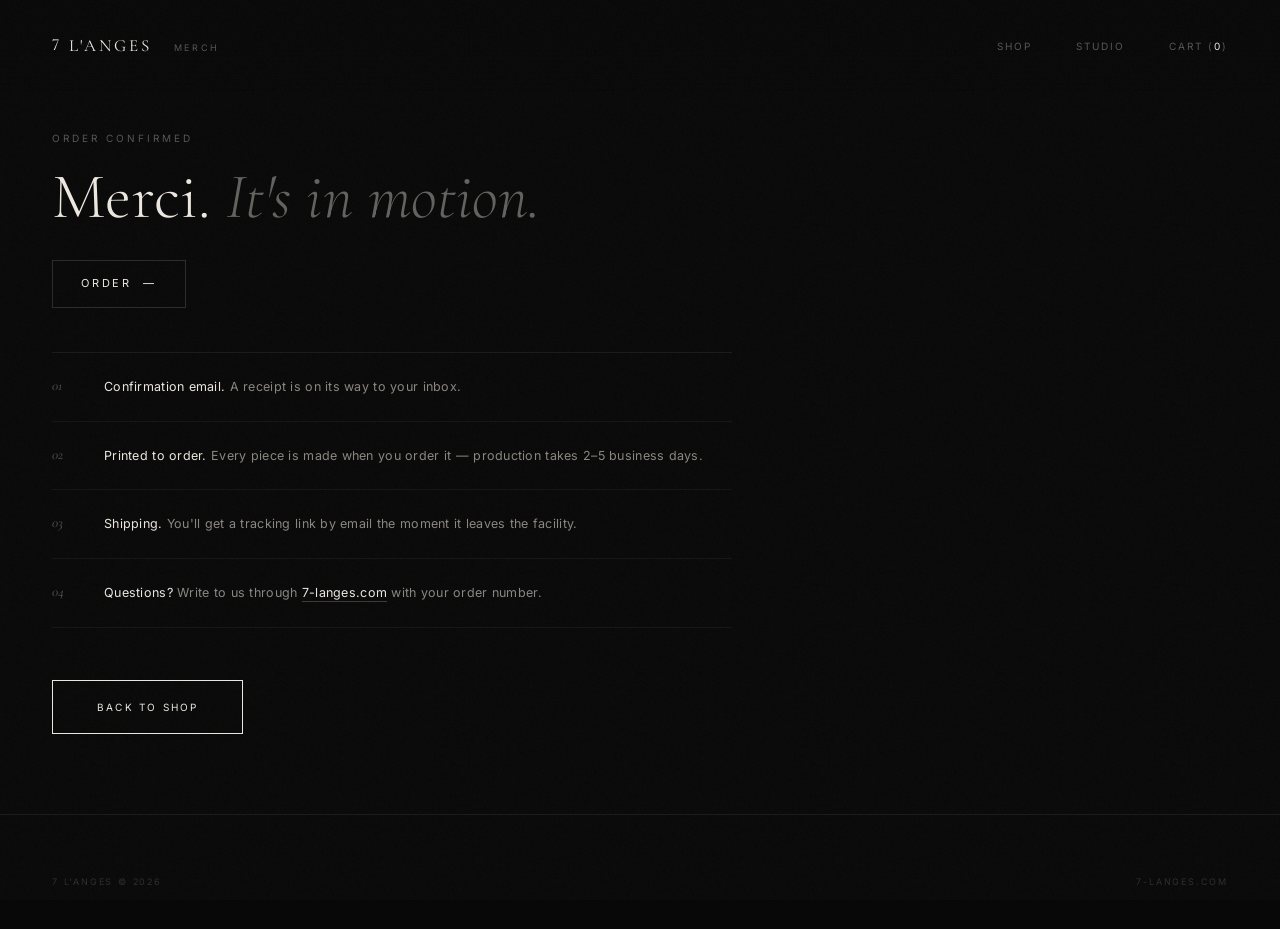
==== site/confirmation.html @ b0094370 "7 L'ANGES merch storefront: static frontend + Printful/Stripe serverless API Co-Authored-By: Claude " ====
<!DOCTYPE html>
<html lang="en">
<head>
  <meta charset="UTF-8">
  <meta name="viewport" content="width=device-width, initial-scale=1.0">
  <title>Order Confirmed — 7 L'ANGES Merch</title>
  <link rel="preconnect" href="https://fonts.googleapis.com">
  <link href="https://fonts.googleapis.com/css2?family=Cormorant+Garamond:ital,wght@0,300;0,400;0,500;1,300;1,400&family=Inter:wght@300;400;500&display=swap" rel="stylesheet">
  <link rel="stylesheet" href="css/store.css">
</head>
<body>

  <nav>
    <div class="nav-logo">
      <a href="https://7-langes.com"><span class="seven">7</span> L'ANGES</a>
      <span class="merch-tag">MERCH</span>
    </div>
    <ul class="nav-links">
      <li><a href="index.html">Shop</a></li>
      <li><a href="https://7-langes.com">Studio</a></li>
      <li><span id="cart-trigger">Cart&nbsp;(<span id="cart-count">0</span>)</span></li>
    </ul>
  </nav>

  <main>
    <div class="confirm-wrap">
      <p class="confirm-eyebrow">Order Confirmed</p>
      <h1 class="confirm-title">Merci. <em>It's in motion.</em></h1>
      <div class="confirm-order-num">Order &nbsp;<span id="order-num">—</span></div>

      <div class="next-steps">
        <div class="next-step">
          <span class="next-step-num">01</span>
          <p class="next-step-text"><strong>Confirmation email.</strong> A receipt is on its way to <span id="order-email">your inbox</span>.</p>
        </div>
        <div class="next-step">
          <span class="next-step-num">02</span>
          <p class="next-step-text"><strong>Printed to order.</strong> Every piece is made when you order it — production takes 2–5 business days.</p>
        </div>
        <div class="next-step">
          <span class="next-step-num">03</span>
          <p class="next-step-text"><strong>Shipping.</strong> You'll get a tracking link by email the moment it leaves the facility.</p>
        </div>
        <div class="next-step">
          <span class="next-step-num">04</span>
          <p class="next-step-text"><strong>Questions?</strong> Write to us through <a href="https://7-langes.com" style="color:var(--white);text-decoration:underline;text-underline-offset:4px;text-decoration-color:rgba(255,255,255,0.2)">7-langes.com</a> with your order number.</p>
        </div>
      </div>

      <div style="margin-top:52px">
        <a class="btn-outline" href="index.html">Back to Shop</a>
      </div>
    </div>
  </main>

  <footer>
    <span><span class="lining">7</span> L'ANGES © 2026</span>
    <a href="https://7-langes.com">7-langes.com</a>
  </footer>

  <script src="js/config.js"></script>
  <script src="js/api.js"></script>
  <script src="js/cart.js"></script>
  <script>
    (function () {
      const qs = new URLSearchParams(location.search);
      const saved = JSON.parse(sessionStorage.getItem('7l_last_order') || 'null');
      const orderId = qs.get('order') || (saved && saved.order_id);
      if (orderId) document.getElementById('order-num').textContent = '#' + orderId;
      if (saved && saved.email) document.getElementById('order-email').textContent = saved.email;
    })();
  </script>
</body>
</html>
---- site/css/store.css ----
/* ════════════════════════════════════════════
   7 L'ANGES — MERCH
   Shares the design language of 7-langes.com:
   ink black, bone white, Cormorant + Inter,
   film grain, hairline rules, uppercase micro-labels.
   ════════════════════════════════════════════ */

* { margin: 0; padding: 0; box-sizing: border-box; }

:root {
  --black: #080808;
  --white: #ece8e1;
  --gray: #555;
  --dim: #333;
  --hairline: rgba(255,255,255,0.07);
  --hairline-strong: rgba(255,255,255,0.14);
  --faded: rgba(236,232,225,0.4);
  --serif: 'Cormorant Garamond', Georgia, serif;
  --sans: 'Inter', system-ui, sans-serif;
}

html, body {
  background: var(--black);
  color: var(--white);
  font-family: var(--sans);
  font-size: 14px;
  line-height: 1.6;
  letter-spacing: 0.02em;
  min-height: 100vh;
  overflow-x: hidden;
}

/* Film grain */
body::after {
  content: '';
  position: fixed;
  top: 0; left: 0;
  width: 100%; height: 100%;
  opacity: 0.04;
  pointer-events: none;
  z-index: 9999;
  background-image: url("data:image/svg+xml,%3Csvg viewBox='0 0 512 512' xmlns='http://www.w3.org/2000/svg'%3E%3Cfilter id='n'%3E%3CfeTurbulence type='fractalNoise' baseFrequency='0.75' numOctaves='4' stitchTiles='stitch'/%3E%3C/filter%3E%3Crect width='100%25' height='100%25' filter='url(%23n)'/%3E%3C/svg%3E");
  background-size: 180px 180px;
}

.lining { font-feature-settings: 'lnum' 1; font-variant-numeric: lining-nums; }

a { color: inherit; text-decoration: none; }
button { font-family: inherit; }

/* ─── NAVIGATION ─── */
nav {
  position: fixed;
  top: 0; left: 0; right: 0;
  z-index: 200;
  display: flex;
  justify-content: space-between;
  align-items: center;
  padding: 32px 52px;
  background: linear-gradient(to bottom, rgba(8,8,8,0.92) 55%, transparent);
}

.nav-logo {
  font-family: var(--serif);
  font-size: 17px;
  font-weight: 400;
  letter-spacing: 0.18em;
  text-transform: uppercase;
  color: var(--white);
  cursor: pointer;
  user-select: none;
}

.nav-logo .seven {
  font-feature-settings: 'lnum' 1;
  font-variant-numeric: lining-nums;
  position: relative;
  top: -0.045em;
  display: inline-block;
}

.nav-logo .merch-tag {
  font-family: var(--sans);
  font-size: 9px;
  letter-spacing: 0.3em;
  color: var(--gray);
  margin-left: 14px;
  vertical-align: middle;
}

.nav-links {
  display: flex;
  gap: 44px;
  list-style: none;
  align-items: center;
}

.nav-links li a,
.nav-links li span {
  font-family: var(--sans);
  font-size: 10px;
  font-weight: 400;
  letter-spacing: 0.2em;
  text-transform: uppercase;
  color: var(--gray);
  cursor: pointer;
  padding-bottom: 2px;
  border-bottom: 1px solid transparent;
  transition: color 0.3s, border-color 0.3s;
}

.nav-links li a:hover,
.nav-links li span:hover,
.nav-links li .active {
  color: var(--white);
  border-bottom-color: rgba(236,232,225,0.3);
}

#cart-count { color: var(--white); }

/* ─── PAGE SHELL ─── */
main {
  padding: 130px 52px 80px;
  animation: fadeIn 0.55s cubic-bezier(0.16,1,0.3,1) forwards;
  min-height: calc(100vh - 120px);
}

@keyframes fadeIn {
  from { opacity: 0; transform: translateY(20px); }
  to   { opacity: 1; transform: translateY(0); }
}

.section-header {
  display: flex;
  justify-content: space-between;
  align-items: baseline;
  margin-bottom: 52px;
  padding-bottom: 18px;
  border-bottom: 1px solid var(--hairline);
}

.section-title {
  font-family: var(--serif);
  font-size: 44px;
  font-weight: 300;
  letter-spacing: -0.01em;
}

.section-meta {
  font-family: var(--sans);
  font-size: 10px;
  letter-spacing: 0.2em;
  color: var(--gray);
  text-transform: uppercase;
}

.crumb {
  font-family: var(--sans);
  font-size: 9px;
  letter-spacing: 0.28em;
  text-transform: uppercase;
  color: var(--gray);
  margin-bottom: 20px;
  display: block;
}

.crumb a:hover { color: var(--white); }

/* ─── BUTTONS ─── */
.btn {
  display: inline-flex;
  align-items: center;
  justify-content: center;
  gap: 18px;
  background: var(--white);
  color: #080808;
  border: none;
  padding: 19px 44px;
  font-size: 10px;
  letter-spacing: 0.22em;
  text-transform: uppercase;
  cursor: pointer;
  transition: background 0.3s, gap 0.3s, opacity 0.3s;
}

.btn::after { content: '→'; }
.btn:hover { background: #d6d2cb; gap: 26px; }
.btn:disabled { opacity: 0.35; cursor: default; }
.btn:disabled:hover { background: var(--white); gap: 18px; }
.btn.no-arrow::after { content: none; }

.btn-outline {
  display: inline-flex;
  align-items: center;
  justify-content: center;
  gap: 18px;
  background: transparent;
  color: var(--white);
  border: 1px solid var(--white);
  padding: 18px 44px;
  font-size: 10px;
  letter-spacing: 0.22em;
  text-transform: uppercase;
  cursor: pointer;
  transition: background 0.3s, color 0.3s, gap 0.3s;
}

.btn-outline:hover { background: var(--white); color: #080808; }

.btn-block { width: 100%; }

.text-link {
  font-size: 10px;
  letter-spacing: 0.2em;
  text-transform: uppercase;
  color: var(--gray);
  cursor: pointer;
  border: none;
  background: none;
  transition: color 0.3s;
}
.text-link:hover { color: var(--white); }

/* ─── CATALOG GRID ─── */
.shop-grid {
  display: grid;
  grid-template-columns: repeat(3, 1fr);
  gap: 3px;
}

.shop-item {
  position: relative;
  cursor: pointer;
  background: #0f0f0f;
  display: block;
}

.shop-item-img {
  position: relative;
  aspect-ratio: 4/5;
  overflow: hidden;
}

.shop-item-img img {
  width: 100%;
  height: 100%;
  object-fit: cover;
  display: block;
  transition: transform 0.9s cubic-bezier(0.16,1,0.3,1);
  filter: contrast(1.04) brightness(0.92);
}

.shop-item:hover .shop-item-img img {
  transform: scale(1.06);
  filter: contrast(1.04) brightness(1);
}

.shop-item-index {
  position: absolute;
  top: 18px;
  right: 20px;
  z-index: 2;
  font-family: var(--serif);
  font-size: 11px;
  color: rgba(255,255,255,0.35);
  font-style: italic;
  text-shadow: 0 1px 8px rgba(0,0,0,0.8);
}

.shop-item-meta {
  display: flex;
  justify-content: space-between;
  align-items: baseline;
  gap: 16px;
  padding: 18px 4px 26px;
}

.shop-item-name {
  font-family: var(--serif);
  font-size: 19px;
  font-weight: 400;
  line-height: 1.25;
}

.shop-item-price {
  font-family: var(--sans);
  font-size: 11px;
  letter-spacing: 0.14em;
  color: var(--faded);
  white-space: nowrap;
}

/* ─── PRODUCT DETAIL ─── */
.product-layout {
  display: grid;
  grid-template-columns: 1.15fr 1fr;
  gap: 72px;
  align-items: start;
}

.product-img {
  position: sticky;
  top: 120px;
  background: #0f0f0f;
  aspect-ratio: 1/1;
  overflow: hidden;
}

.product-img img {
  width: 100%;
  height: 100%;
  object-fit: cover;
  display: block;
}

.product-name {
  font-family: var(--serif);
  font-size: clamp(30px, 3.5vw, 44px);
  font-weight: 300;
  line-height: 1.15;
  margin-bottom: 14px;
}

.product-price {
  font-family: var(--sans);
  font-size: 13px;
  letter-spacing: 0.14em;
  color: var(--faded);
  margin-bottom: 36px;
}

.opt-label {
  font-family: var(--sans);
  font-size: 9px;
  letter-spacing: 0.28em;
  text-transform: uppercase;
  color: var(--gray);
  margin-bottom: 14px;
}

.opt-row { margin-bottom: 32px; }

.opt-pills {
  display: flex;
  flex-wrap: wrap;
  gap: 8px;
}

.opt-pill {
  background: transparent;
  border: 1px solid var(--hairline-strong);
  color: var(--faded);
  min-width: 52px;
  padding: 11px 16px;
  font-size: 10px;
  letter-spacing: 0.16em;
  text-transform: uppercase;
  cursor: pointer;
  transition: border-color 0.3s, color 0.3s;
}

.opt-pill:hover { border-color: rgba(236,232,225,0.5); color: var(--white); }

.opt-pill.selected {
  border-color: var(--white);
  color: var(--white);
}

.opt-pill:disabled {
  opacity: 0.25;
  cursor: default;
  text-decoration: line-through;
}

.product-desc {
  margin-top: 44px;
  padding-top: 28px;
  border-top: 1px solid var(--hairline);
  font-size: 12.5px;
  line-height: 2;
  color: #686868;
}

.product-desc p { margin-bottom: 16px; }

.product-note {
  margin-top: 28px;
  font-size: 9px;
  letter-spacing: 0.2em;
  text-transform: uppercase;
  color: var(--dim);
  line-height: 2.2;
}

/* ─── CART DRAWER ─── */
.drawer-backdrop {
  position: fixed;
  inset: 0;
  z-index: 400;
  background: rgba(4,4,4,0.7);
  opacity: 0;
  pointer-events: none;
  transition: opacity 0.35s;
}

.drawer-backdrop.open { opacity: 1; pointer-events: auto; }

.drawer {
  position: fixed;
  top: 0; right: 0; bottom: 0;
  z-index: 401;
  width: min(420px, 92vw);
  background: #0b0b0b;
  border-left: 1px solid var(--hairline);
  transform: translateX(100%);
  transition: transform 0.5s cubic-bezier(0.16,1,0.3,1);
  display: flex;
  flex-direction: column;
}

.drawer.open { transform: translateX(0); }

.drawer-head {
  display: flex;
  justify-content: space-between;
  align-items: center;
  padding: 28px 32px;
  border-bottom: 1px solid var(--hairline);
}

.drawer-title {
  font-family: var(--serif);
  font-size: 22px;
  font-weight: 300;
}

.drawer-items {
  flex: 1;
  overflow-y: auto;
  padding: 8px 32px;
}

.drawer-empty {
  padding: 60px 0;
  text-align: center;
  font-size: 10px;
  letter-spacing: 0.25em;
  text-transform: uppercase;
  color: var(--gray);
}

.cart-line {
  display: grid;
  grid-template-columns: 64px 1fr auto;
  gap: 18px;
  padding: 22px 0;
  border-bottom: 1px solid rgba(255,255,255,0.05);
}

.cart-line-img {
  width: 64px; height: 80px;
  object-fit: cover;
  background: #151515;
}

.cart-line-name {
  font-family: var(--serif);
  font-size: 16px;
  line-height: 1.3;
}

.cart-line-variant {
  font-size: 9px;
  letter-spacing: 0.18em;
  text-transform: uppercase;
  color: var(--gray);
  margin-top: 5px;
}

.cart-qty {
  display: inline-flex;
  align-items: center;
  gap: 14px;
  margin-top: 12px;
  border: 1px solid var(--hairline-strong);
  padding: 4px 10px;
}

.cart-qty button {
  background: none;
  border: none;
  color: var(--faded);
  font-size: 13px;
  cursor: pointer;
  padding: 2px 4px;
  transition: color 0.3s;
}

.cart-qty button:hover { color: var(--white); }
.cart-qty span { font-size: 11px; min-width: 14px; text-align: center; }

.cart-line-right {
  display: flex;
  flex-direction: column;
  align-items: flex-end;
  justify-content: space-between;
}

.cart-line-price { font-size: 11px; letter-spacing: 0.12em; color: var(--faded); }

.cart-remove {
  background: none; border: none;
  color: var(--dim);
  font-size: 9px;
  letter-spacing: 0.2em;
  text-transform: uppercase;
  cursor: pointer;
  transition: color 0.3s;
}
.cart-remove:hover { color: var(--white); }

.drawer-foot {
  padding: 24px 32px 32px;
  border-top: 1px solid var(--hairline);
}

.drawer-subtotal {
  display: flex;
  justify-content: space-between;
  font-size: 11px;
  letter-spacing: 0.2em;
  text-transform: uppercase;
  margin-bottom: 8px;
}

.drawer-ship-note {
  font-size: 9px;
  letter-spacing: 0.16em;
  text-transform: uppercase;
  color: var(--dim);
  margin-bottom: 20px;
}

/* ─── CHECKOUT ─── */
.checkout-layout {
  display: grid;
  grid-template-columns: 1.4fr 1fr;
  gap: 72px;
  align-items: start;
}

.checkout-step { margin-bottom: 52px; }

.step-head {
  display: flex;
  align-items: baseline;
  gap: 16px;
  padding-bottom: 14px;
  margin-bottom: 28px;
  border-bottom: 1px solid var(--hairline);
}

.step-num {
  font-family: var(--serif);
  font-size: 15px;
  font-style: italic;
  color: var(--gray);
}

.step-title {
  font-family: var(--serif);
  font-size: 24px;
  font-weight: 300;
}

.step-body.locked { opacity: 0.3; pointer-events: none; }

.form-row {
  display: grid;
  grid-template-columns: 1fr 1fr;
  gap: 32px;
  margin-bottom: 28px;
}

.form-group { display: flex; flex-direction: column; }
.form-group.full { grid-column: 1 / -1; }

.form-label {
  font-size: 9px;
  letter-spacing: 0.28em;
  text-transform: uppercase;
  color: var(--gray);
  margin-bottom: 12px;
}

.form-input,
.form-select {
  background: transparent;
  border: none;
  border-bottom: 1px solid rgba(255,255,255,0.1);
  padding: 10px 0 12px;
  color: var(--white);
  font-family: var(--sans);
  font-size: 13px;
  letter-spacing: 0.04em;
  outline: none;
  transition: border-color 0.3s;
  -webkit-appearance: none;
  border-radius: 0;
}

.form-select { cursor: pointer; }
.form-select option { background: #111; color: var(--white); }

.form-input:focus, .form-select:focus { border-bottom-color: rgba(236,232,225,0.45); }
.form-input::placeholder { color: rgba(255,255,255,0.18); }

.ship-options { display: flex; flex-direction: column; gap: 10px; }

.ship-option {
  display: flex;
  justify-content: space-between;
  align-items: center;
  gap: 20px;
  border: 1px solid var(--hairline-strong);
  padding: 16px 20px;
  cursor: pointer;
  transition: border-color 0.3s;
}

.ship-option:hover { border-color: rgba(236,232,225,0.5); }
.ship-option.selected { border-color: var(--white); }

.ship-option-name {
  font-size: 10px;
  letter-spacing: 0.18em;
  text-transform: uppercase;
}

.ship-option-eta {
  font-size: 9px;
  letter-spacing: 0.14em;
  color: var(--gray);
  text-transform: uppercase;
  margin-top: 4px;
}

.ship-option-price { font-size: 11px; letter-spacing: 0.12em; color: var(--faded); }

#payment-element { margin-bottom: 28px; }

/* summary card */
.summary {
  position: sticky;
  top: 120px;
  border: 1px solid var(--hairline);
  padding: 32px;
}

.summary-title {
  font-family: var(--serif);
  font-size: 22px;
  font-weight: 300;
  margin-bottom: 24px;
  padding-bottom: 16px;
  border-bottom: 1px solid var(--hairline);
}

.summary-line {
  display: grid;
  grid-template-columns: 48px 1fr auto;
  gap: 14px;
  align-items: center;
  padding: 12px 0;
}

.summary-line img {
  width: 48px; height: 60px;
  object-fit: cover;
  background: #151515;
}

.summary-line-name { font-family: var(--serif); font-size: 15px; line-height: 1.3; }
.summary-line-variant {
  font-size: 8.5px;
  letter-spacing: 0.16em;
  text-transform: uppercase;
  color: var(--gray);
  margin-top: 3px;
}
.summary-line-price { font-size: 10.5px; color: var(--faded); letter-spacing: 0.1em; }

.summary-totals {
  margin-top: 20px;
  padding-top: 20px;
  border-top: 1px solid var(--hairline);
}

.summary-row {
  display: flex;
  justify-content: space-between;
  font-size: 10px;
  letter-spacing: 0.2em;
  text-transform: uppercase;
  color: var(--faded);
  padding: 6px 0;
}

.summary-row.grand {
  color: var(--white);
  font-size: 11px;
  margin-top: 10px;
  padding-top: 16px;
  border-top: 1px solid var(--hairline);
}

/* ─── CONFIRMATION ─── */
.confirm-wrap { max-width: 680px; }

.confirm-eyebrow {
  font-size: 10px;
  letter-spacing: 0.3em;
  text-transform: uppercase;
  color: var(--gray);
  margin-bottom: 16px;
}

.confirm-title {
  font-family: var(--serif);
  font-size: clamp(38px, 6vw, 64px);
  font-weight: 300;
  line-height: 1.1;
  margin-bottom: 28px;
}

.confirm-title em { font-style: italic; color: var(--faded); }

.confirm-order-num {
  display: inline-block;
  border: 1px solid var(--hairline-strong);
  padding: 14px 28px;
  font-size: 11px;
  letter-spacing: 0.25em;
  text-transform: uppercase;
  margin-bottom: 44px;
}

.next-steps { border-top: 1px solid var(--hairline); }

.next-step {
  display: flex;
  gap: 28px;
  padding: 22px 0;
  border-bottom: 1px solid rgba(255,255,255,0.05);
}

.next-step-num {
  font-family: var(--serif);
  font-size: 14px;
  font-style: italic;
  color: var(--gray);
  min-width: 24px;
}

.next-step-text { font-size: 12.5px; line-height: 1.9; color: #8a8680; }
.next-step-text strong { color: var(--white); font-weight: 400; }

/* ─── STATES & MISC ─── */
.loading {
  padding: 80px 0;
  text-align: center;
  font-size: 10px;
  letter-spacing: 0.3em;
  text-transform: uppercase;
  color: var(--gray);
  animation: pulse 1.6s ease-in-out infinite;
}

@keyframes pulse { 0%,100% { opacity: 0.4; } 50% { opacity: 1; } }

.error-note {
  border: 1px solid rgba(180,80,80,0.4);
  color: #c99;
  padding: 18px 24px;
  font-size: 11px;
  letter-spacing: 0.08em;
  margin: 24px 0;
  line-height: 1.8;
}

.demo-banner {
  border: 1px solid var(--hairline-strong);
  padding: 14px 24px;
  font-size: 9px;
  letter-spacing: 0.22em;
  text-transform: uppercase;
  color: var(--gray);
  margin-bottom: 40px;
}

.toast {
  position: fixed;
  bottom: 36px;
  left: 50%;
  transform: translate(-50%, 20px);
  z-index: 500;
  background: var(--white);
  color: #080808;
  padding: 14px 32px;
  font-size: 10px;
  letter-spacing: 0.22em;
  text-transform: uppercase;
  opacity: 0;
  pointer-events: none;
  transition: opacity 0.4s, transform 0.4s;
}

.toast.show { opacity: 1; transform: translate(-50%, 0); }

footer {
  padding: 60px 52px 40px;
  display: flex;
  justify-content: space-between;
  align-items: center;
  border-top: 1px solid var(--hairline);
  font-size: 9px;
  letter-spacing: 0.2em;
  text-transform: uppercase;
  color: rgba(255,255,255,0.15);
}

footer a { transition: color 0.3s; }
footer a:hover { color: rgba(255,255,255,0.6); }

/* ─── RESPONSIVE ─── */
@media (max-width: 900px) {
  nav { padding: 24px 28px; }
  .nav-links { gap: 24px; }
  .nav-logo .merch-tag { display: none; }
  main { padding: 110px 28px 60px; }
  footer { padding: 40px 28px 32px; }
  .shop-grid { grid-template-columns: 1fr 1fr; }
  .product-layout { grid-template-columns: 1fr; gap: 44px; }
  .product-img { position: static; }
  .checkout-layout { grid-template-columns: 1fr; gap: 44px; }
  .summary { position: static; order: -1; }
  .form-row { grid-template-columns: 1fr; gap: 24px; }
}

@media (max-width: 560px) {
  .shop-grid { grid-template-columns: 1fr; }
  .section-title { font-size: 34px; }
}
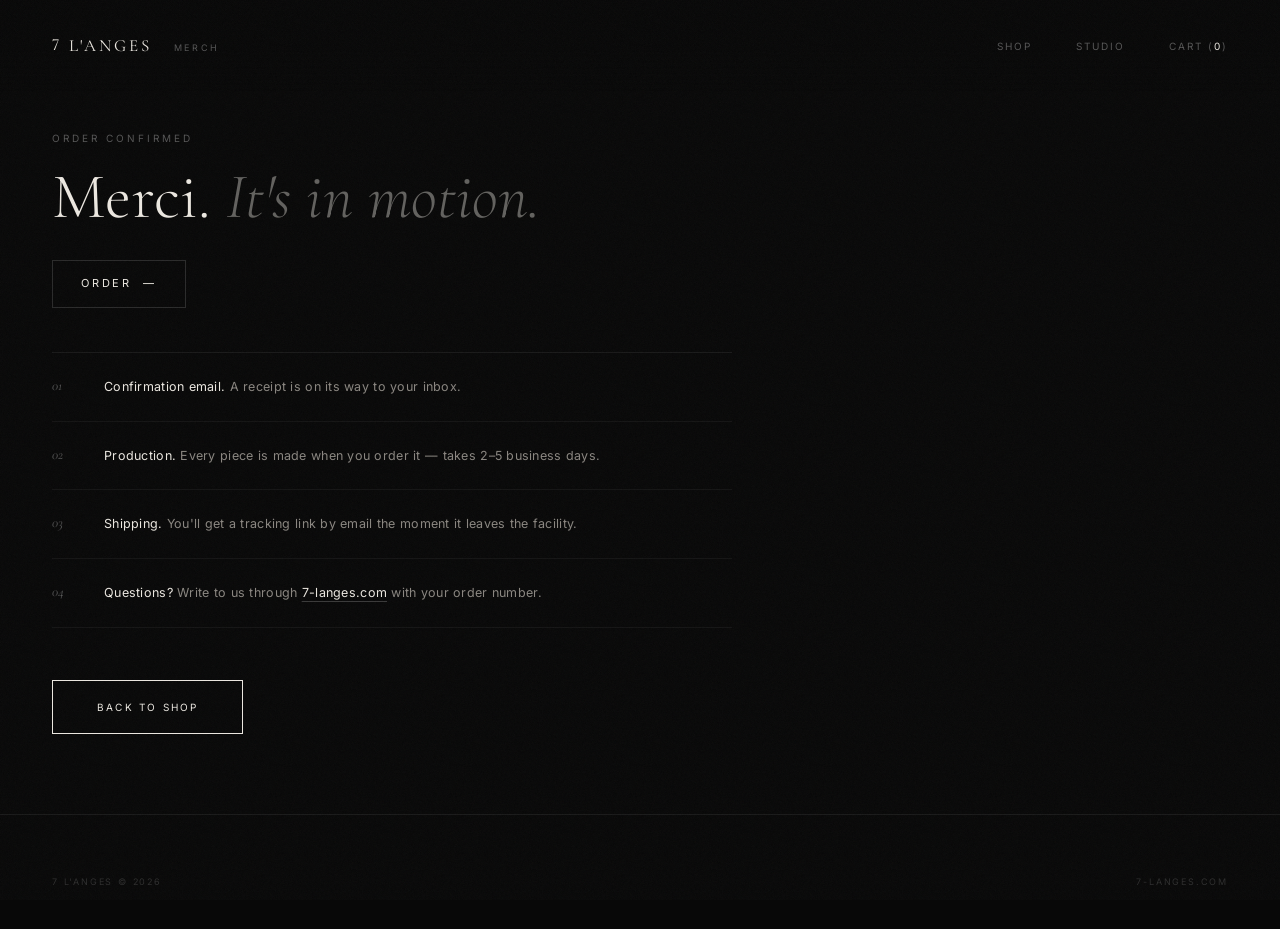
==== commit 85032b7a: "Stop repeating products in orbit hero, remove 'printed to order' copy sitewide Co-Authored-By: Claud" ====
--- a/site/confirmation.html
+++ b/site/confirmation.html
@@ -35,7 +35,7 @@
         </div>
         <div class="next-step">
           <span class="next-step-num">02</span>
-          <p class="next-step-text"><strong>Printed to order.</strong> Every piece is made when you order it — production takes 2–5 business days.</p>
+          <p class="next-step-text"><strong>Production.</strong> Every piece is made when you order it — takes 2–5 business days.</p>
         </div>
         <div class="next-step">
           <span class="next-step-num">03</span>
--- a/site/css/store.css
+++ b/site/css/store.css
@@ -220,6 +220,99 @@
   transition: color 0.3s;
 }
 .text-link:hover { color: var(--white); }
+
+/* ─── ORBIT HERO ─── */
+.orbit-hero {
+  position: relative;
+  height: 78vh;
+  min-height: 520px;
+  overflow: hidden;
+  background: var(--black);
+}
+
+.orbit-field {
+  position: absolute;
+  inset: 0;
+}
+
+.orbit-circle {
+  position: absolute;
+  display: block;
+  border-radius: 50%;
+  animation: orbitFloat 8s ease-in-out infinite;
+  will-change: transform;
+}
+
+@keyframes orbitFloat {
+  0%, 100% { transform: translateY(0); }
+  50% { transform: translateY(-16px); }
+}
+
+.orbit-circle-inner {
+  display: block;
+  width: 100%;
+  height: 100%;
+  border-radius: 50%;
+  overflow: hidden;
+  background: #0f0f0f;
+  box-shadow: 0 24px 70px rgba(0,0,0,0.55), 0 0 0 1px rgba(255,255,255,0.06);
+  transition: transform 0.5s cubic-bezier(0.16,1,0.3,1);
+}
+
+.orbit-circle-inner img {
+  width: 100%;
+  height: 100%;
+  object-fit: contain;
+  padding: 14%;
+  filter: contrast(1.03) brightness(0.96);
+}
+
+.orbit-caption {
+  position: absolute;
+  left: 52px;
+  bottom: 56px;
+  z-index: 2;
+  pointer-events: none;
+}
+
+.orbit-eyebrow {
+  font-family: var(--sans);
+  font-size: 10px;
+  letter-spacing: 0.3em;
+  text-transform: uppercase;
+  color: var(--gray);
+  margin-bottom: 14px;
+}
+
+.orbit-title {
+  font-family: var(--serif);
+  font-size: clamp(40px, 6vw, 84px);
+  font-weight: 300;
+  line-height: 1;
+  color: var(--white);
+}
+
+.orbit-title .seven {
+  font-feature-settings: 'lnum' 1;
+  font-variant-numeric: lining-nums;
+  position: relative;
+  top: -0.045em;
+  display: inline-block;
+}
+
+.orbit-title em {
+  font-style: italic;
+  color: var(--faded);
+}
+
+@media (max-width: 900px) {
+  .orbit-hero { height: 62vh; min-height: 420px; }
+  .orbit-caption { left: 28px; bottom: 36px; }
+}
+
+@media (max-width: 560px) {
+  .orbit-hero { display: none; }
+}
 
 /* ─── CATALOG GRID ─── */
 .shop-grid {
